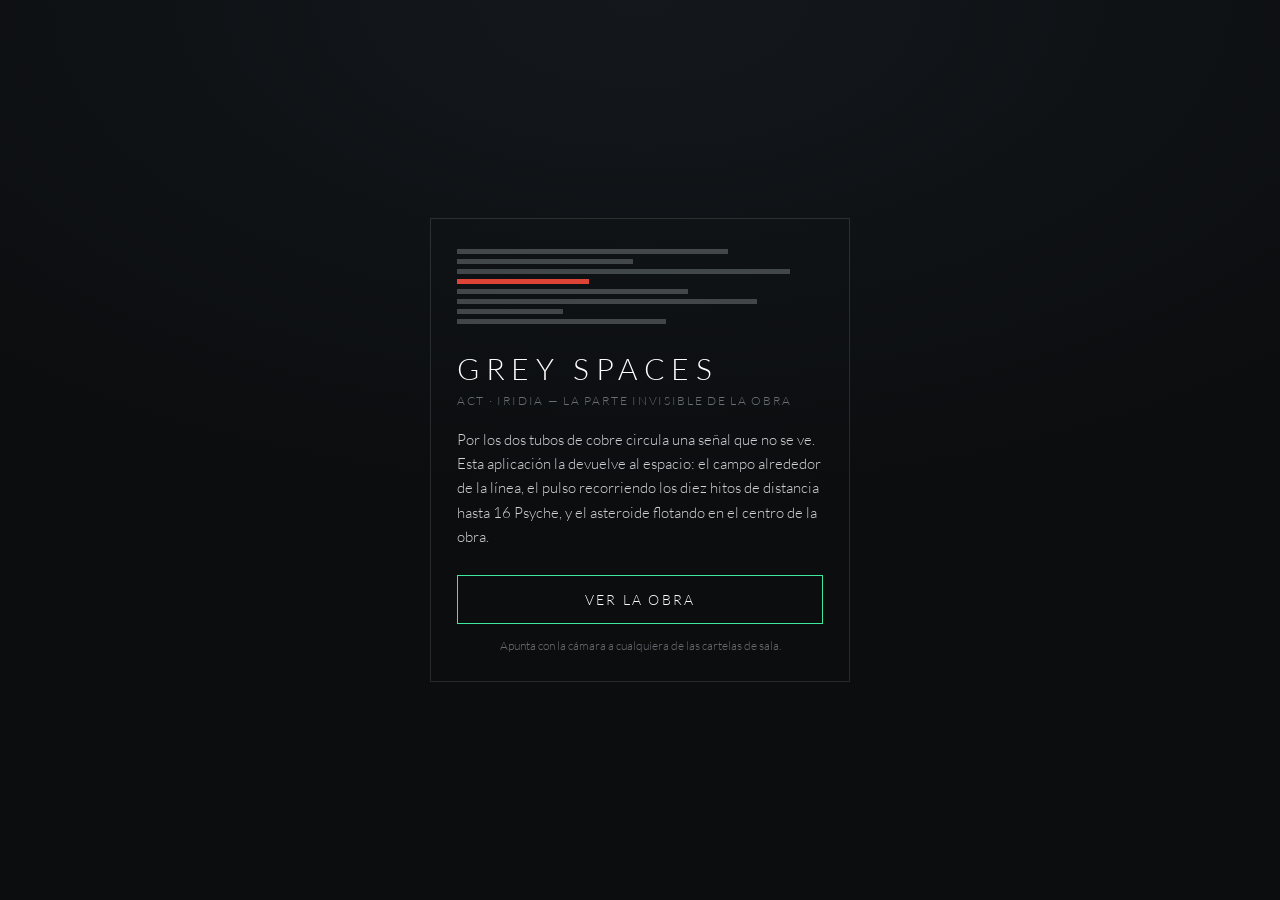
==== index.html @ e256d45c "GREY SPACES AR: capa de realidad aumentada de la instalacion" ====
<!doctype html>
<html lang="es">
<head>
<meta charset="utf-8">
<meta name="viewport" content="width=device-width, initial-scale=1, maximum-scale=1, viewport-fit=cover">
<meta name="theme-color" content="#0b0d0f">
<meta name="description" content="GREY SPACES — la radiofrecuencia y el asteroide 16 Psyche, superpuestos a la instalación.">
<title>GREY SPACES · AR</title>
<link rel="preload" href="css/fuentes/lato-latin-300-normal.woff2" as="font" type="font/woff2" crossorigin>
<link rel="stylesheet" href="css/app.css">
<script type="importmap">
{
  "imports": {
    "three": "./vendor/three/three.module.js",
    "three/addons/": "./vendor/three/addons/",
    "mindar-image-three": "./vendor/mindar/mindar-image-three.prod.js"
  }
}
</script>
</head>
<body>

<div id="ar"></div>

<!-- Portada ------------------------------------------------------------- -->
<section id="portada">
  <div class="marco">
    <div class="barras" aria-hidden="true">
      <i style="--w:74%"></i><i style="--w:48%"></i><i style="--w:91%"></i>
      <i style="--w:36%"></i><i style="--w:63%"></i><i style="--w:82%"></i>
      <i style="--w:29%"></i><i style="--w:57%"></i>
    </div>
    <h1 id="titulo">GREY SPACES</h1>
    <p id="subtitulo"></p>
    <p class="cuerpo">
      Por los dos tubos de cobre circula una señal que no se ve. Esta aplicación
      la devuelve al espacio: el campo alrededor de la línea, el pulso recorriendo
      los diez hitos de distancia hasta 16 Psyche, y el asteroide flotando en el
      centro de la obra.
    </p>
    <button id="btn-entrar">Ver la obra</button>
    <p class="pista">Apunta con la cámara a cualquiera de las cartelas de sala.</p>
    <p id="error"></p>
  </div>
</section>

<!-- Superposición ------------------------------------------------------- -->
<div id="estado" class="estado buscando">
  <span class="punto"></span><span id="estado-texto">Buscando</span>
</div>

<button id="btn-capas" aria-label="Capas">capas</button>
<div id="capas"></div>

<div id="pie">
  <span id="pie-frec"></span>
  <strong id="pie-dato"></strong>
</div>

<div id="aviso"></div>

<!-- Calibración --------------------------------------------------------- -->
<div id="calibrar">
  <header>
    <strong>Calibración de marcadores</strong>
    <button id="cal-cerrar" aria-label="Cerrar">cerrar</button>
  </header>
  <select id="cal-marcador"></select>
  <div id="cal-campos"></div>
  <p class="cal-nota">
    Enciende la capa <em>Guía de encaje</em> y mueve los valores hasta que el
    alambre se pegue a los tubos reales. Luego copia y pega en js/config.js.
  </p>
  <button id="cal-copiar">Copiar calibración</button>
</div>

<script type="module" src="js/main.js"></script>
</body>
</html>
---- css/app.css ----
/* Lato autoalojada: en sala no se puede depender de que haya red buena.
   Es la misma tipografía que llevan pegada los bloques de la instalación. */
@font-face {
  font-family: 'Lato'; font-style: normal; font-weight: 300; font-display: swap;
  src: url('fuentes/lato-latin-300-normal.woff2') format('woff2');
}
@font-face {
  font-family: 'Lato'; font-style: normal; font-weight: 400; font-display: swap;
  src: url('fuentes/lato-latin-400-normal.woff2') format('woff2');
}

/* GREY SPACES · AR — superposición
   Gris de la pieza, cobre de los tubos, frío de la señal. */

:root {
  --fondo: #0b0d0f;
  --gris: #babfc4;
  --gris-tenue: rgba(186, 191, 196, 0.55);
  --cobre: #d08b4f;
  --campo: #3de8a0;   /* el verde de IRIDIA */
  --claiming: #ff4d3d;
  --linea: rgba(186, 191, 196, 0.16);
  --safe-b: env(safe-area-inset-bottom, 0px);
  --safe-t: env(safe-area-inset-top, 0px);
}

* { box-sizing: border-box; }

html, body {
  margin: 0; padding: 0; height: 100%;
  background: var(--fondo);
  color: var(--gris);
  font-family: Lato, "Helvetica Neue", Arial, sans-serif;
  font-weight: 300;
  -webkit-font-smoothing: antialiased;
  overscroll-behavior: none;
  touch-action: manipulation;
}

#ar {
  position: fixed; inset: 0;
  width: 100%; height: 100%;
  overflow: hidden;
}
#ar video, #ar canvas { object-fit: cover; }

/* ---------- Portada ---------- */
#portada {
  position: fixed; inset: 0; z-index: 40;
  display: grid; place-items: center;
  padding: calc(24px + var(--safe-t)) 24px calc(24px + var(--safe-b));
  background:
    radial-gradient(120% 90% at 50% 0%, #14181c 0%, var(--fondo) 62%);
  transition: opacity .55s ease, visibility .55s;
}
#portada.fuera { opacity: 0; visibility: hidden; pointer-events: none; }

.marco {
  width: 100%; max-width: 420px;
  border: 1px solid var(--linea);
  padding: 30px 26px 28px;
}

/* Las barras del Tratado, sin letras. */
.barras { display: grid; gap: 5px; margin-bottom: 26px; }
.barras i {
  display: block; height: 5px; width: var(--w);
  background: var(--gris); opacity: .30;
}
.barras i:nth-child(4) { background: var(--claiming); opacity: .85; }

h1 {
  margin: 0 0 6px; font-size: 30px; font-weight: 300;
  letter-spacing: .22em; color: #fff;
}
#subtitulo {
  margin: 0 0 20px; font-size: 12px; letter-spacing: .14em;
  text-transform: uppercase; color: var(--gris-tenue);
}
.cuerpo { margin: 0 0 26px; font-size: 15px; line-height: 1.62; color: #cfd4d8; }

#btn-entrar {
  width: 100%; padding: 15px 18px;
  background: transparent; color: #fff;
  border: 1px solid var(--campo);
  font: inherit; font-size: 14px; letter-spacing: .16em; text-transform: uppercase;
  cursor: pointer; transition: background .2s ease, color .2s ease;
}
#btn-entrar:hover:not(:disabled) { background: var(--campo); color: #052014; }
#btn-entrar:disabled { opacity: .55; cursor: default; border-color: var(--linea); }

.pista { margin: 14px 0 0; font-size: 12px; color: var(--gris-tenue); text-align: center; }

#error {
  margin: 16px 0 0; font-size: 13px; line-height: 1.5;
  color: var(--claiming); display: none;
}
#error.visible { display: block; }

/* ---------- Estado del anclaje ---------- */
.estado {
  position: fixed; z-index: 20;
  top: calc(14px + var(--safe-t)); left: 14px;
  display: inline-flex; align-items: center; gap: 9px;
  padding: 9px 14px;
  background: rgba(8, 10, 12, .62);
  backdrop-filter: blur(9px); -webkit-backdrop-filter: blur(9px);
  border: 1px solid var(--linea);
  font-size: 12px; letter-spacing: .06em; color: #dfe3e6;
  transition: opacity .4s ease;
}
.estado .punto {
  width: 7px; height: 7px; border-radius: 50%;
  background: var(--gris-tenue);
  box-shadow: 0 0 0 0 currentColor;
}
.estado.buscando .punto { background: var(--gris-tenue); animation: latir 1.6s infinite; }
.estado.ok .punto { background: var(--campo); }
.estado.reten .punto { background: var(--cobre); animation: latir 1s infinite; }
@keyframes latir { 0%,100% { opacity: 1 } 50% { opacity: .25 } }

/* ---------- Capas ---------- */
#btn-capas {
  position: fixed; z-index: 20;
  top: calc(14px + var(--safe-t)); right: 14px;
  padding: 9px 14px;
  background: rgba(8, 10, 12, .62);
  backdrop-filter: blur(9px); -webkit-backdrop-filter: blur(9px);
  border: 1px solid var(--linea); color: #dfe3e6;
  font: inherit; font-size: 12px; letter-spacing: .1em; cursor: pointer;
}
#capas {
  position: fixed; z-index: 20;
  top: calc(56px + var(--safe-t)); right: 14px;
  display: grid; gap: 1px;
  opacity: 0; visibility: hidden; transform: translateY(-6px);
  transition: opacity .25s ease, transform .25s ease, visibility .25s;
}
#capas.abierto { opacity: 1; visibility: visible; transform: none; }
.capa {
  padding: 9px 14px; min-width: 168px; text-align: left;
  background: rgba(8, 10, 12, .72);
  backdrop-filter: blur(9px); -webkit-backdrop-filter: blur(9px);
  border: 1px solid var(--linea); border-bottom: 0;
  color: var(--gris-tenue); font: inherit; font-size: 12px; letter-spacing: .05em;
  cursor: pointer;
}
#capas .capa:last-child { border-bottom: 1px solid var(--linea); }
.capa.on { color: #fff; box-shadow: inset 2px 0 0 var(--campo); }

/* ---------- Pie ---------- */
#pie {
  position: fixed; z-index: 20;
  left: 0; right: 0; bottom: calc(14px + var(--safe-b));
  display: grid; justify-items: center; gap: 3px;
  padding: 0 16px; pointer-events: none;
  opacity: 0; transition: opacity .35s ease;
}
#pie.visible { opacity: 1; }
#pie-frec { font-size: 11px; letter-spacing: .18em; color: var(--gris-tenue); text-transform: uppercase; }
#pie-dato {
  font-weight: 300; font-size: 17px; letter-spacing: .04em; color: #fff;
  text-shadow: 0 1px 14px rgba(0, 0, 0, .75);
}

/* ---------- Aviso ---------- */
#aviso {
  position: fixed; z-index: 30;
  left: 50%; bottom: calc(78px + var(--safe-b));
  transform: translate(-50%, 8px);
  padding: 11px 18px; max-width: 88vw;
  background: rgba(8, 10, 12, .86);
  border: 1px solid var(--linea);
  font-size: 13px; color: #e7eaec; text-align: center;
  opacity: 0; visibility: hidden;
  transition: opacity .3s ease, transform .3s ease, visibility .3s;
}
#aviso.visible { opacity: 1; visibility: visible; transform: translate(-50%, 0); }

/* ---------- Calibración ---------- */
#calibrar {
  position: fixed; z-index: 35;
  left: 0; right: 0; bottom: 0;
  max-height: 74vh; overflow: auto;
  padding: 16px 16px calc(20px + var(--safe-b));
  background: rgba(8, 10, 12, .93);
  backdrop-filter: blur(14px); -webkit-backdrop-filter: blur(14px);
  border-top: 1px solid var(--linea);
  transform: translateY(101%);
  transition: transform .35s cubic-bezier(.22, .8, .3, 1);
}
#calibrar.abierto { transform: none; }
#calibrar header {
  display: flex; justify-content: space-between; align-items: center;
  margin-bottom: 14px; font-size: 13px; letter-spacing: .1em; color: #fff;
}
#cal-cerrar {
  background: none; border: 1px solid var(--linea); color: var(--gris-tenue);
  font: inherit; font-size: 11px; padding: 5px 10px; cursor: pointer;
}
#cal-marcador {
  width: 100%; margin-bottom: 14px; padding: 10px;
  background: #12161a; color: #fff; border: 1px solid var(--linea);
  font: inherit; font-size: 13px;
}
.cal-fila {
  display: grid; grid-template-columns: 1fr auto; align-items: center;
  gap: 4px 10px; margin-bottom: 10px; font-size: 12px; color: var(--gris-tenue);
}
.cal-fila input { grid-column: 1 / -1; width: 100%; accent-color: var(--campo); }
.cal-fila output { font-variant-numeric: tabular-nums; color: #fff; }
.cal-nota { font-size: 11px; line-height: 1.5; color: var(--gris-tenue); margin: 4px 0 12px; }
.cal-nota em { color: var(--campo); font-style: normal; }
#cal-copiar {
  width: 100%; padding: 12px; background: transparent; color: #fff;
  border: 1px solid var(--campo); font: inherit; font-size: 12px;
  letter-spacing: .14em; text-transform: uppercase; cursor: pointer;
}

/* En previa no hace falta el indicador de anclaje. */
body.previa .estado { display: none; }

@media (prefers-reduced-motion: reduce) {
  * { animation-duration: .01ms !important; transition-duration: .01ms !important; }
}
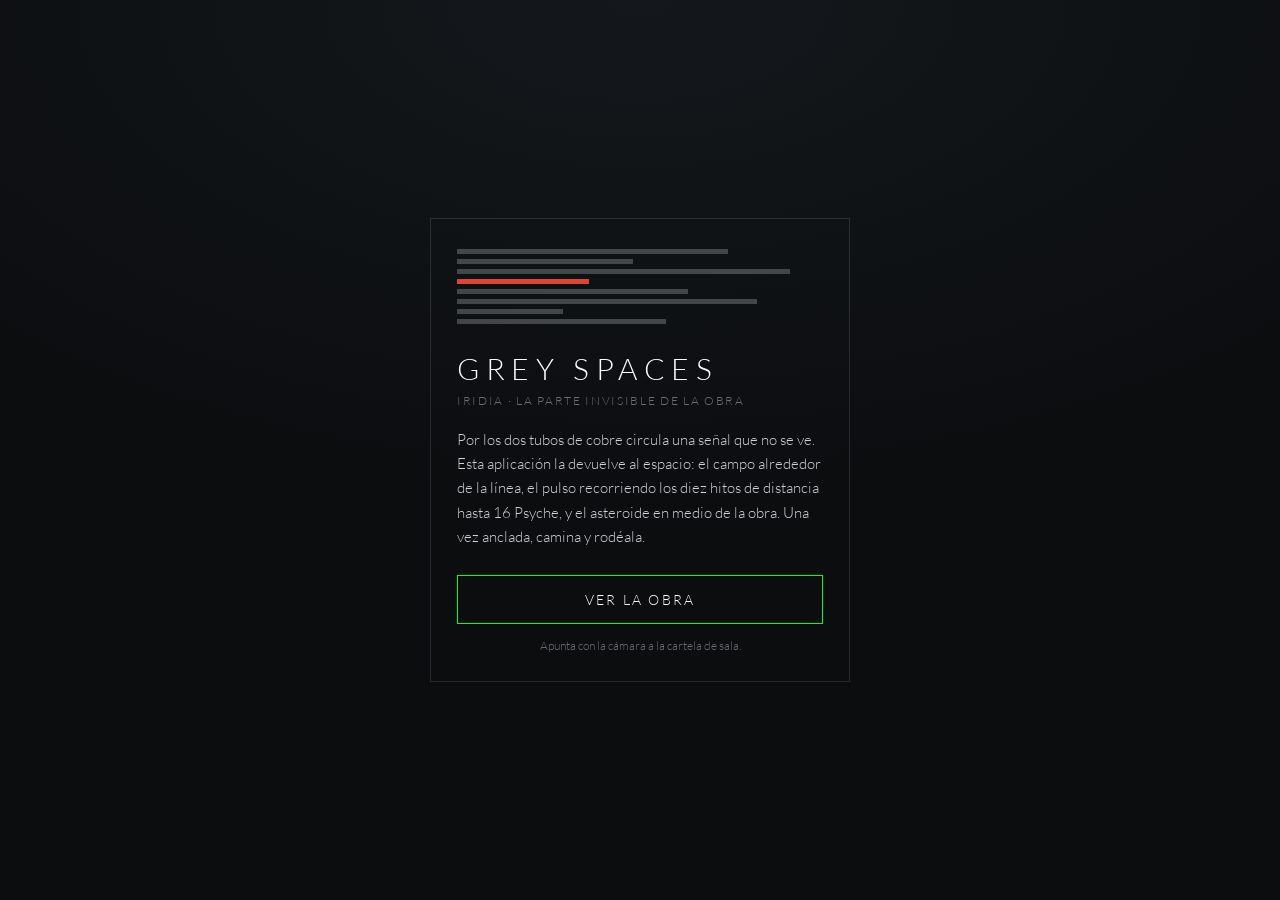
==== commit 8ffb62d7: "Verde corporativo y prueba de anchor." ====
--- a/index.html
+++ b/index.html
@@ -35,8 +35,8 @@
     <p class="cuerpo">
       Por los dos tubos de cobre circula una señal que no se ve. Esta aplicación
       la devuelve al espacio: el campo alrededor de la línea, el pulso recorriendo
-      los diez hitos de distancia hasta 16 Psyche, y el asteroide flotando en el
-      centro de la obra.
+      los diez hitos de distancia hasta 16 Psyche, y el asteroide en medio de la
+      obra. Una vez anclada, camina y rodéala.
     </p>
     <button id="btn-entrar">Ver la obra</button>
     <p class="pista">Apunta con la cámara a cualquiera de las cartelas de sala.</p>
@@ -50,6 +50,7 @@
 </div>
 
 <button id="btn-capas" aria-label="Capas">capas</button>
+<button id="btn-recolocar" aria-label="Recolocar la obra">recolocar</button>
 <div id="capas"></div>
 
 <div id="pie">
--- a/css/app.css
+++ b/css/app.css
@@ -17,7 +17,7 @@
   --gris: #babfc4;
   --gris-tenue: rgba(186, 191, 196, 0.55);
   --cobre: #d08b4f;
-  --campo: #3de8a0;   /* el verde de IRIDIA */
+  --campo: #00ff21;   /* el verde de IRIDIA */
   --claiming: #ff4d3d;
   --linea: rgba(186, 191, 196, 0.16);
   --safe-b: env(safe-area-inset-bottom, 0px);
@@ -118,6 +118,21 @@
 .estado.ok .punto { background: var(--campo); }
 .estado.reten .punto { background: var(--cobre); animation: latir 1s infinite; }
 @keyframes latir { 0%,100% { opacity: 1 } 50% { opacity: .25 } }
+
+/* ---------- Recolocar (solo modo libre) ---------- */
+#btn-recolocar {
+  position: fixed; z-index: 20; display: none;
+  left: 50%; transform: translateX(-50%);
+  bottom: calc(64px + var(--safe-b));
+  padding: 10px 16px;
+  background: rgba(8, 10, 12, .62);
+  backdrop-filter: blur(9px); -webkit-backdrop-filter: blur(9px);
+  border: 1px solid var(--linea); color: var(--gris-tenue);
+  font: inherit; font-size: 12px; letter-spacing: .12em; text-transform: uppercase;
+  cursor: pointer;
+}
+body.libre #btn-recolocar { display: block; }
+.estado.apunta .punto { background: var(--campo); animation: latir 1.1s infinite; }
 
 /* ---------- Capas ---------- */
 #btn-capas {
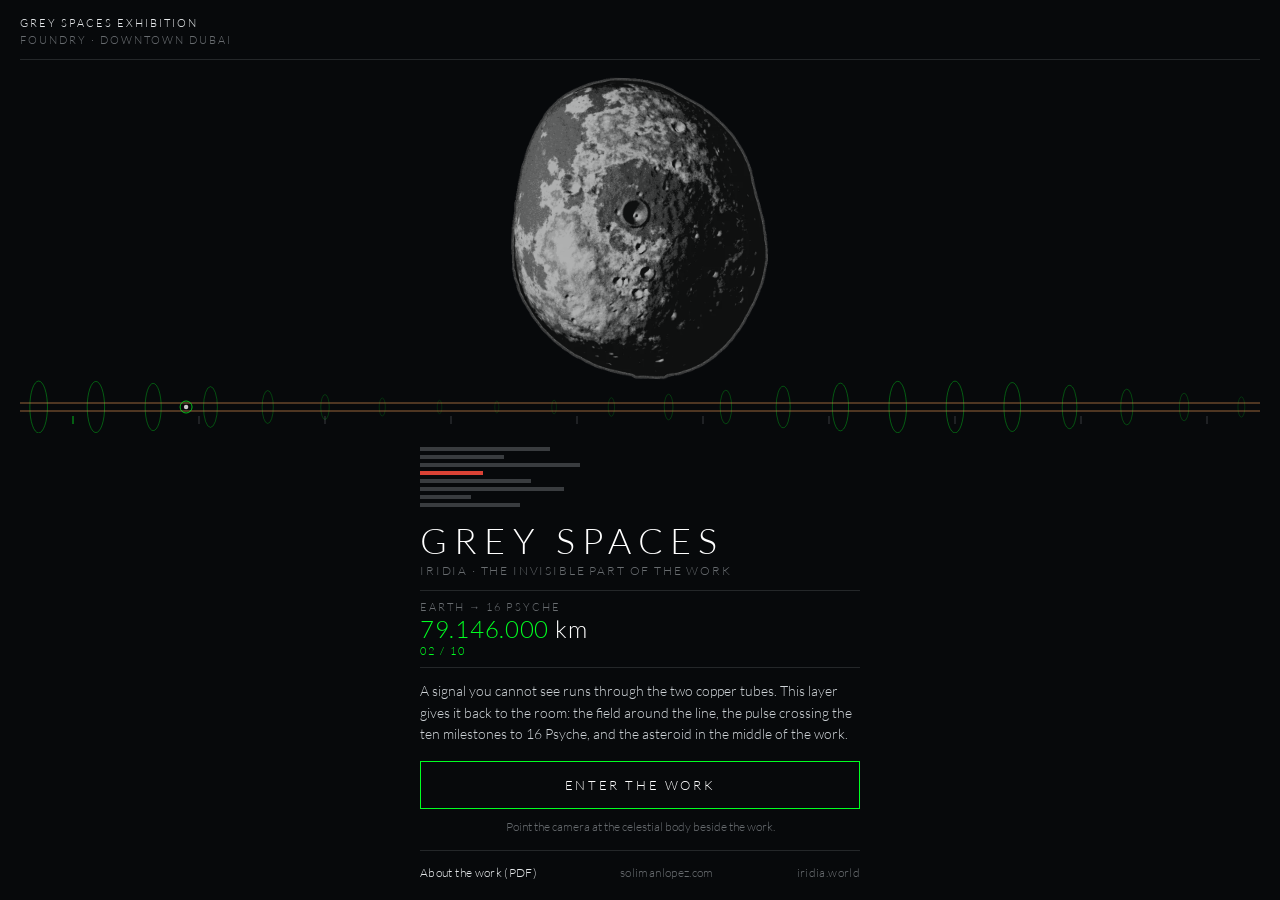
==== commit f06cd754: "Actualización interfaz Ingles" ====
--- a/index.html
+++ b/index.html
@@ -1,12 +1,13 @@
 <!doctype html>
-<html lang="es">
+<html lang="en">
 <head>
 <meta charset="utf-8">
 <meta name="viewport" content="width=device-width, initial-scale=1, maximum-scale=1, viewport-fit=cover">
-<meta name="theme-color" content="#0b0d0f">
-<meta name="description" content="GREY SPACES — la radiofrecuencia y el asteroide 16 Psyche, superpuestos a la instalación.">
+<meta name="theme-color" content="#07090b">
+<meta name="description" content="GREY SPACES — the radio-frequency field and asteroid 16 Psyche, overlaid on the installation. Grey Spaces Exhibition at Foundry Downtown Dubai.">
 <title>GREY SPACES · AR</title>
 <link rel="preload" href="css/fuentes/lato-latin-300-normal.woff2" as="font" type="font/woff2" crossorigin>
+<link rel="preload" href="img/psyche-mezzotint.webp" as="image">
 <link rel="stylesheet" href="css/app.css">
 <script type="importmap">
 {
@@ -22,35 +23,52 @@
 
 <div id="ar"></div>
 
-<!-- Portada ------------------------------------------------------------- -->
+<!-- Welcome ------------------------------------------------------------- -->
 <section id="portada">
+  <header class="cabecera">
+    <span class="kicker">Grey Spaces Exhibition</span>
+    <span class="lugar">Foundry · Downtown Dubai</span>
+  </header>
+
+  <canvas id="cielo" aria-hidden="true"></canvas>
+
   <div class="marco">
     <div class="barras" aria-hidden="true">
       <i style="--w:74%"></i><i style="--w:48%"></i><i style="--w:91%"></i>
       <i style="--w:36%"></i><i style="--w:63%"></i><i style="--w:82%"></i>
       <i style="--w:29%"></i><i style="--w:57%"></i>
     </div>
+
     <h1 id="titulo">GREY SPACES</h1>
     <p id="subtitulo"></p>
+
+    <div class="lectura" aria-live="off">
+      <span class="lectura-eti">Earth → 16 Psyche</span>
+      <span class="lectura-num"><strong id="contador">39.573.000</strong> km</span>
+      <span class="lectura-hito" id="contador-hito">01 / 10</span>
+    </div>
+
     <p class="cuerpo">
-      Por los dos tubos de cobre circula una señal que no se ve. Esta aplicación
-      la devuelve al espacio: el campo alrededor de la línea, el pulso recorriendo
-      los diez hitos de distancia hasta 16 Psyche, y el asteroide en medio de la
-      obra. Una vez anclada, camina y rodéala.
+      A signal you cannot see runs through the two copper tubes. This layer
+      gives it back to the room: the field around the line, the pulse crossing
+      the ten milestones to 16 Psyche, and the asteroid in the middle of the work.
     </p>
-    <button id="btn-entrar">Ver la obra</button>
-    <p class="pista">Apunta con la cámara a cualquiera de las cartelas de sala.</p>
+
+    <button id="btn-entrar">Enter the work</button>
+    <p class="pista">Point the camera at the celestial body beside the work.</p>
     <p id="error"></p>
+
+    <nav class="enlaces" aria-label="Links"></nav>
   </div>
 </section>
 
-<!-- Superposición ------------------------------------------------------- -->
+<!-- Overlay -------------------------------------------------------------- -->
 <div id="estado" class="estado buscando">
-  <span class="punto"></span><span id="estado-texto">Buscando</span>
+  <span class="punto"></span><span id="estado-texto">Searching</span>
 </div>
 
-<button id="btn-capas" aria-label="Capas">capas</button>
-<button id="btn-recolocar" aria-label="Recolocar la obra">recolocar</button>
+<button id="btn-capas" aria-label="Layers">layers</button>
+<button id="btn-recolocar" aria-label="Place the work again">place again</button>
 <div id="capas"></div>
 
 <div id="pie">
@@ -58,21 +76,23 @@
   <strong id="pie-dato"></strong>
 </div>
 
+<nav class="enlaces enlaces-ar" aria-label="Links"></nav>
+
 <div id="aviso"></div>
 
-<!-- Calibración --------------------------------------------------------- -->
+<!-- Calibration ----------------------------------------------------------- -->
 <div id="calibrar">
   <header>
-    <strong>Calibración de marcadores</strong>
-    <button id="cal-cerrar" aria-label="Cerrar">cerrar</button>
+    <strong>Trigger calibration</strong>
+    <button id="cal-cerrar" aria-label="Close">close</button>
   </header>
   <select id="cal-marcador"></select>
   <div id="cal-campos"></div>
   <p class="cal-nota">
-    Enciende la capa <em>Guía de encaje</em> y mueve los valores hasta que el
-    alambre se pegue a los tubos reales. Luego copia y pega en js/config.js.
+    Turn on the <em>Alignment guide</em> layer and move the values until the
+    wireframe sits on the real tubes. Then copy and paste into js/config.js.
   </p>
-  <button id="cal-copiar">Copiar calibración</button>
+  <button id="cal-copiar">Copy calibration</button>
 </div>
 
 <script type="module" src="js/main.js"></script>
--- a/css/app.css
+++ b/css/app.css
@@ -44,58 +44,105 @@
 }
 #ar video, #ar canvas { object-fit: cover; }
 
-/* ---------- Portada ---------- */
+/* ---------- Portada ----------
+   Una cartela: cabecera, imagen, texto. Sin brillos ni degradados; el único
+   movimiento es el de la señal. */
 #portada {
   position: fixed; inset: 0; z-index: 40;
-  display: grid; place-items: center;
-  padding: calc(24px + var(--safe-t)) 24px calc(24px + var(--safe-b));
-  background:
-    radial-gradient(120% 90% at 50% 0%, #14181c 0%, var(--fondo) 62%);
-  transition: opacity .55s ease, visibility .55s;
+  display: grid; grid-template-rows: auto 1fr auto;
+  padding: calc(16px + var(--safe-t)) 20px calc(16px + var(--safe-b));
+  background: #07090b;
+  overflow: hidden;
+  transition: opacity .6s ease, visibility .6s;
 }
 #portada.fuera { opacity: 0; visibility: hidden; pointer-events: none; }
-
-.marco {
-  width: 100%; max-width: 420px;
-  border: 1px solid var(--linea);
-  padding: 30px 26px 28px;
-}
+#cielo { display: block; width: 100%; height: 100%; min-height: 0; }
+
+.cabecera {
+  display: grid; gap: 3px;
+  padding-bottom: 12px; border-bottom: 1px solid var(--linea);
+  font-size: 11px; letter-spacing: .18em; text-transform: uppercase;
+  color: var(--gris-tenue);
+}
+.cabecera .kicker { color: #e6e9eb; }
+
+.marco { width: 100%; max-width: 440px; justify-self: center; animation: aparecer 1s .2s ease both; }
 
 /* Las barras del Tratado, sin letras. */
-.barras { display: grid; gap: 5px; margin-bottom: 26px; }
-.barras i {
-  display: block; height: 5px; width: var(--w);
-  background: var(--gris); opacity: .30;
-}
+.barras { display: grid; gap: 4px; margin: 14px 0 14px; width: 40%; }
+.barras i { display: block; height: 4px; width: var(--w); background: var(--gris); opacity: .28; }
 .barras i:nth-child(4) { background: var(--claiming); opacity: .85; }
 
 h1 {
-  margin: 0 0 6px; font-size: 30px; font-weight: 300;
-  letter-spacing: .22em; color: #fff;
+  margin: 0 0 2px; font-size: clamp(26px, 7.6vw, 36px); font-weight: 300;
+  letter-spacing: .2em; color: #fff; line-height: 1.1; white-space: nowrap;
 }
 #subtitulo {
-  margin: 0 0 20px; font-size: 12px; letter-spacing: .14em;
+  margin: 0 0 12px; font-size: 11.5px; letter-spacing: .16em;
   text-transform: uppercase; color: var(--gris-tenue);
 }
-.cuerpo { margin: 0 0 26px; font-size: 15px; line-height: 1.62; color: #cfd4d8; }
+
+.lectura {
+  display: grid; grid-template-columns: 1fr auto; gap: 0 12px; align-items: baseline;
+  padding: 9px 0; margin-bottom: 12px;
+  border-top: 1px solid var(--linea); border-bottom: 1px solid var(--linea);
+  font-variant-numeric: tabular-nums;
+}
+.lectura-eti { font-size: 11px; letter-spacing: .18em; text-transform: uppercase; color: var(--gris-tenue); }
+.lectura-hito { font-size: 11px; letter-spacing: .18em; color: var(--campo); }
+.lectura-num { grid-column: 1 / -1; font-size: 24px; letter-spacing: .03em; color: #fff; }
+.lectura-num strong { font-weight: 300; color: var(--campo); }
+
+.cuerpo { margin: 0 0 16px; font-size: 14px; line-height: 1.55; color: #cfd4d8; }
 
 #btn-entrar {
   width: 100%; padding: 15px 18px;
   background: transparent; color: #fff;
   border: 1px solid var(--campo);
-  font: inherit; font-size: 14px; letter-spacing: .16em; text-transform: uppercase;
+  font: inherit; font-size: 13px; letter-spacing: .2em; text-transform: uppercase;
   cursor: pointer; transition: background .2s ease, color .2s ease;
 }
-#btn-entrar:hover:not(:disabled) { background: var(--campo); color: #052014; }
+#btn-entrar:hover:not(:disabled), #btn-entrar:active:not(:disabled) { background: var(--campo); color: #041a08; }
 #btn-entrar:disabled { opacity: .55; cursor: default; border-color: var(--linea); }
 
-.pista { margin: 14px 0 0; font-size: 12px; color: var(--gris-tenue); text-align: center; }
-
-#error {
-  margin: 16px 0 0; font-size: 13px; line-height: 1.5;
-  color: var(--claiming); display: none;
-}
+.pista { margin: 10px 0 0; font-size: 12px; color: var(--gris-tenue); text-align: center; }
+
+#error { margin: 12px 0 0; font-size: 13px; line-height: 1.5; color: var(--claiming); display: none; }
 #error.visible { display: block; }
+
+@keyframes aparecer { from { opacity: 0; } to { opacity: 1; } }
+
+/* Móviles bajos (iPhone SE y similares): menos aire, el asteroide manda. */
+@media (max-height: 720px) {
+  .barras { display: none; }
+  .marco { margin-top: 12px; }
+  #subtitulo { margin-bottom: 8px; }
+  .lectura { padding: 6px 0; margin-bottom: 8px; }
+  .lectura-num { font-size: 20px; }
+  .cuerpo { font-size: 13px; line-height: 1.45; margin-bottom: 10px; }
+  #btn-entrar { padding: 12px 18px; }
+  .pista { margin-top: 6px; }
+  .enlaces { margin-top: 8px; padding-top: 6px; }
+}
+
+/* ---------- Enlaces permanentes ---------- */
+.enlaces {
+  display: flex; flex-wrap: wrap; justify-content: space-between; gap: 4px 10px;
+  margin-top: 16px; padding-top: 10px; border-top: 1px solid var(--linea);
+  font-size: 12px; letter-spacing: .03em;
+}
+.enlaces a { color: var(--gris-tenue); text-decoration: none; padding: 4px 0; }
+.enlaces a:hover, .enlaces a:focus-visible { color: #fff; }
+.enlaces a.pdf { color: #e6e9eb; }
+
+/* En la vista AR: barra fina abajo, siempre visible, sin tapar la cámara. */
+.enlaces-ar {
+  position: fixed; z-index: 20; left: 0; right: 0;
+  bottom: calc(4px + var(--safe-b));
+  margin: 0; padding: 6px 14px; border-top: 0; justify-content: center; gap: 4px 18px; font-size: 11px;
+}
+.enlaces-ar a { padding: 6px 2px; text-shadow: 0 1px 8px rgba(0, 0, 0, .9); }
+body.previa .enlaces-ar { display: none; }
 
 /* ---------- Estado del anclaje ---------- */
 .estado {
@@ -123,7 +170,7 @@
 #btn-recolocar {
   position: fixed; z-index: 20; display: none;
   left: 50%; transform: translateX(-50%);
-  bottom: calc(64px + var(--safe-b));
+  bottom: calc(92px + var(--safe-b));
   padding: 10px 16px;
   background: rgba(8, 10, 12, .62);
   backdrop-filter: blur(9px); -webkit-backdrop-filter: blur(9px);
@@ -166,7 +213,7 @@
 /* ---------- Pie ---------- */
 #pie {
   position: fixed; z-index: 20;
-  left: 0; right: 0; bottom: calc(14px + var(--safe-b));
+  left: 0; right: 0; bottom: calc(40px + var(--safe-b));
   display: grid; justify-items: center; gap: 3px;
   padding: 0 16px; pointer-events: none;
   opacity: 0; transition: opacity .35s ease;
@@ -181,7 +228,7 @@
 /* ---------- Aviso ---------- */
 #aviso {
   position: fixed; z-index: 30;
-  left: 50%; bottom: calc(78px + var(--safe-b));
+  left: 50%; bottom: calc(104px + var(--safe-b));
   transform: translate(-50%, 8px);
   padding: 11px 18px; max-width: 88vw;
   background: rgba(8, 10, 12, .86);
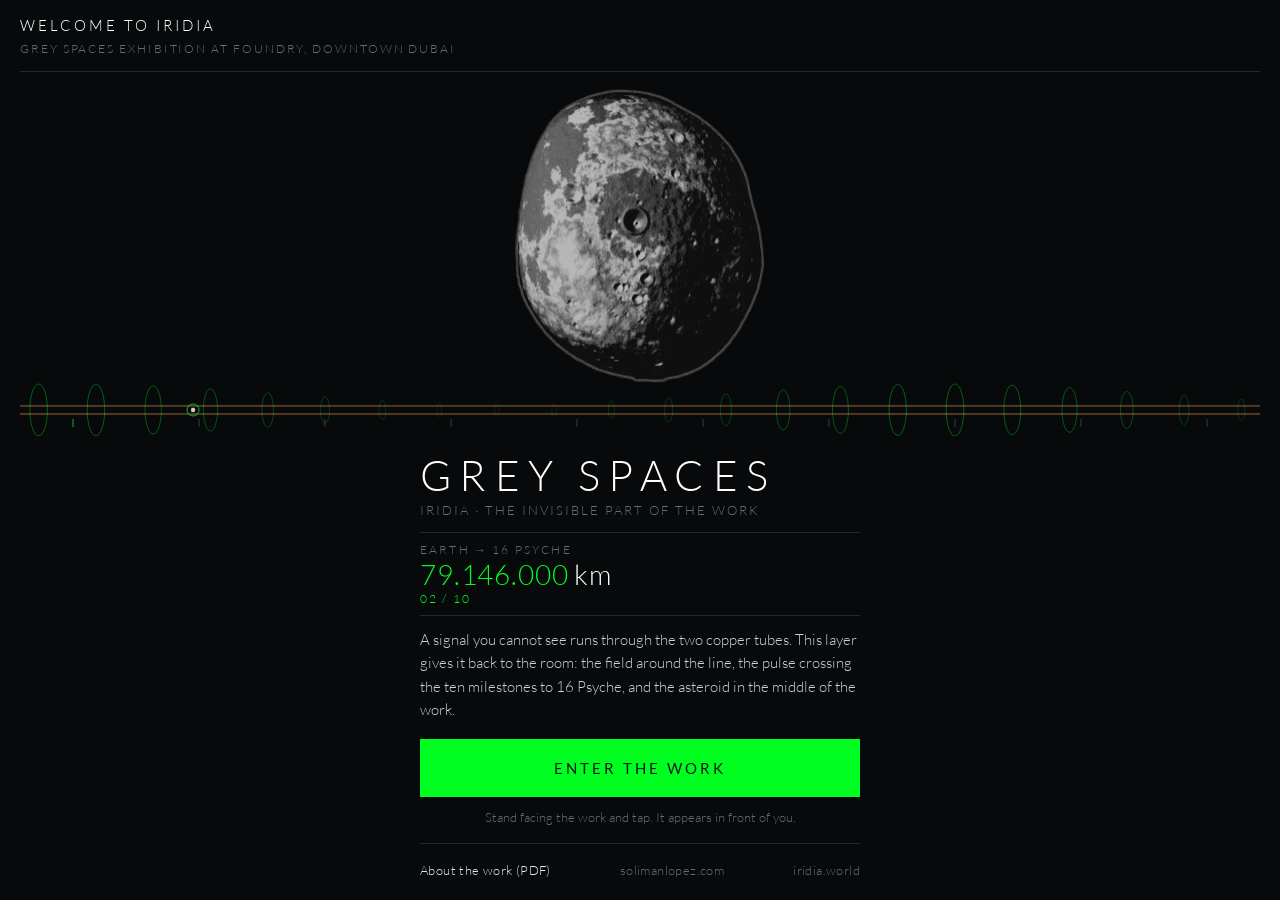
==== commit be42997c: "ACTIVADO QR DIRECTO" ====
--- a/index.html
+++ b/index.html
@@ -26,19 +26,13 @@
 <!-- Welcome ------------------------------------------------------------- -->
 <section id="portada">
   <header class="cabecera">
-    <span class="kicker">Grey Spaces Exhibition</span>
-    <span class="lugar">Foundry · Downtown Dubai</span>
+    <span class="kicker">Welcome to IRIDIA</span>
+    <span class="lugar">Grey Spaces Exhibition at Foundry, Downtown Dubai</span>
   </header>
 
   <canvas id="cielo" aria-hidden="true"></canvas>
 
   <div class="marco">
-    <div class="barras" aria-hidden="true">
-      <i style="--w:74%"></i><i style="--w:48%"></i><i style="--w:91%"></i>
-      <i style="--w:36%"></i><i style="--w:63%"></i><i style="--w:82%"></i>
-      <i style="--w:29%"></i><i style="--w:57%"></i>
-    </div>
-
     <h1 id="titulo">GREY SPACES</h1>
     <p id="subtitulo"></p>
 
@@ -55,28 +49,36 @@
     </p>
 
     <button id="btn-entrar">Enter the work</button>
-    <p class="pista">Point the camera at the celestial body beside the work.</p>
+    <p class="pista">Stand facing the work and tap. It appears in front of you.</p>
     <p id="error"></p>
 
     <nav class="enlaces" aria-label="Links"></nav>
   </div>
 </section>
 
-<!-- Overlay -------------------------------------------------------------- -->
+<!-- Overlay: a viewfinder. Status top-left, iridia.world top-centre, the
+     three calls to action pinned to the bottom edge, layers bottom-right. -->
+<div class="visor" aria-hidden="true"><i></i><i></i><i></i><i></i></div>
+
 <div id="estado" class="estado buscando">
   <span class="punto"></span><span id="estado-texto">Searching</span>
 </div>
 
-<button id="btn-capas" aria-label="Layers">layers</button>
-<button id="btn-recolocar" aria-label="Place the work again">place again</button>
-<div id="capas"></div>
+<a id="cta-iridia" class="cta cta-arriba" target="_blank" rel="noopener">iridia.world</a>
 
 <div id="pie">
   <span id="pie-frec"></span>
   <strong id="pie-dato"></strong>
+  <span id="pie-luz"></span>
 </div>
 
-<nav class="enlaces enlaces-ar" aria-label="Links"></nav>
+<nav class="borde-abajo" aria-label="Links">
+  <a id="cta-artista" class="cta" target="_blank" rel="noopener">Solimán López</a>
+  <a id="cta-pdf" class="cta cta-principal" target="_blank" rel="noopener">About the work · PDF</a>
+  <button id="btn-recolocar" class="cta" aria-label="Put the work in front of you again">Centre</button>
+  <button id="btn-capas" class="cta" aria-label="Layers">Layers</button>
+</nav>
+<div id="capas"></div>
 
 <div id="aviso"></div>
 
--- a/css/app.css
+++ b/css/app.css
@@ -59,26 +59,21 @@
 #cielo { display: block; width: 100%; height: 100%; min-height: 0; }
 
 .cabecera {
-  display: grid; gap: 3px;
-  padding-bottom: 12px; border-bottom: 1px solid var(--linea);
-  font-size: 11px; letter-spacing: .18em; text-transform: uppercase;
-  color: var(--gris-tenue);
-}
-.cabecera .kicker { color: #e6e9eb; }
+  display: grid; gap: 5px;
+  padding-bottom: 14px; border-bottom: 1px solid var(--linea);
+  font-size: 12px; letter-spacing: .16em; text-transform: uppercase;
+  color: var(--gris-tenue); line-height: 1.35;
+}
+.cabecera .kicker { color: #fff; font-size: 15px; letter-spacing: .2em; }
 
 .marco { width: 100%; max-width: 440px; justify-self: center; animation: aparecer 1s .2s ease both; }
 
-/* Las barras del Tratado, sin letras. */
-.barras { display: grid; gap: 4px; margin: 14px 0 14px; width: 40%; }
-.barras i { display: block; height: 4px; width: var(--w); background: var(--gris); opacity: .28; }
-.barras i:nth-child(4) { background: var(--claiming); opacity: .85; }
-
 h1 {
-  margin: 0 0 2px; font-size: clamp(26px, 7.6vw, 36px); font-weight: 300;
+  margin: 16px 0 4px; font-size: clamp(30px, 8.6vw, 42px); font-weight: 300;
   letter-spacing: .2em; color: #fff; line-height: 1.1; white-space: nowrap;
 }
 #subtitulo {
-  margin: 0 0 12px; font-size: 11.5px; letter-spacing: .16em;
+  margin: 0 0 14px; font-size: 12.5px; letter-spacing: .16em;
   text-transform: uppercase; color: var(--gris-tenue);
 }
 
@@ -88,24 +83,24 @@
   border-top: 1px solid var(--linea); border-bottom: 1px solid var(--linea);
   font-variant-numeric: tabular-nums;
 }
-.lectura-eti { font-size: 11px; letter-spacing: .18em; text-transform: uppercase; color: var(--gris-tenue); }
-.lectura-hito { font-size: 11px; letter-spacing: .18em; color: var(--campo); }
-.lectura-num { grid-column: 1 / -1; font-size: 24px; letter-spacing: .03em; color: #fff; }
+.lectura-eti { font-size: 12px; letter-spacing: .18em; text-transform: uppercase; color: var(--gris-tenue); }
+.lectura-hito { font-size: 12px; letter-spacing: .18em; color: var(--campo); }
+.lectura-num { grid-column: 1 / -1; font-size: 28px; letter-spacing: .03em; color: #fff; }
 .lectura-num strong { font-weight: 300; color: var(--campo); }
 
-.cuerpo { margin: 0 0 16px; font-size: 14px; line-height: 1.55; color: #cfd4d8; }
+.cuerpo { margin: 0 0 18px; font-size: 15px; line-height: 1.55; color: #cfd4d8; }
 
 #btn-entrar {
-  width: 100%; padding: 15px 18px;
-  background: transparent; color: #fff;
+  width: 100%; min-height: 58px; padding: 16px 18px;
+  background: var(--campo); color: #041a08;
   border: 1px solid var(--campo);
-  font: inherit; font-size: 13px; letter-spacing: .2em; text-transform: uppercase;
+  font: inherit; font-size: 15px; font-weight: 400; letter-spacing: .2em; text-transform: uppercase;
   cursor: pointer; transition: background .2s ease, color .2s ease;
 }
-#btn-entrar:hover:not(:disabled), #btn-entrar:active:not(:disabled) { background: var(--campo); color: #041a08; }
-#btn-entrar:disabled { opacity: .55; cursor: default; border-color: var(--linea); }
-
-.pista { margin: 10px 0 0; font-size: 12px; color: var(--gris-tenue); text-align: center; }
+#btn-entrar:active:not(:disabled) { background: #fff; border-color: #fff; }
+#btn-entrar:disabled { background: transparent; color: var(--gris-tenue); border-color: var(--linea); cursor: default; }
+
+.pista { margin: 12px 0 0; font-size: 13px; color: var(--gris-tenue); text-align: center; }
 
 #error { margin: 12px 0 0; font-size: 13px; line-height: 1.5; color: var(--claiming); display: none; }
 #error.visible { display: block; }
@@ -114,8 +109,8 @@
 
 /* Móviles bajos (iPhone SE y similares): menos aire, el asteroide manda. */
 @media (max-height: 720px) {
-  .barras { display: none; }
-  .marco { margin-top: 12px; }
+  .marco { margin-top: 8px; }
+  h1 { margin-top: 8px; }
   #subtitulo { margin-bottom: 8px; }
   .lectura { padding: 6px 0; margin-bottom: 8px; }
   .lectura-num { font-size: 20px; }
@@ -128,112 +123,144 @@
 /* ---------- Enlaces permanentes ---------- */
 .enlaces {
   display: flex; flex-wrap: wrap; justify-content: space-between; gap: 4px 10px;
-  margin-top: 16px; padding-top: 10px; border-top: 1px solid var(--linea);
-  font-size: 12px; letter-spacing: .03em;
-}
-.enlaces a { color: var(--gris-tenue); text-decoration: none; padding: 4px 0; }
+  margin-top: 18px; padding-top: 12px; border-top: 1px solid var(--linea);
+  font-size: 13px; letter-spacing: .03em;
+}
+.enlaces a { color: var(--gris-tenue); text-decoration: none; padding: 6px 0; }
 .enlaces a:hover, .enlaces a:focus-visible { color: #fff; }
 .enlaces a.pdf { color: #e6e9eb; }
 
-/* En la vista AR: barra fina abajo, siempre visible, sin tapar la cámara. */
-.enlaces-ar {
-  position: fixed; z-index: 20; left: 0; right: 0;
-  bottom: calc(4px + var(--safe-b));
-  margin: 0; padding: 6px 14px; border-top: 0; justify-content: center; gap: 4px 18px; font-size: 11px;
-}
-.enlaces-ar a { padding: 6px 2px; text-shadow: 0 1px 8px rgba(0, 0, 0, .9); }
-body.previa .enlaces-ar { display: none; }
+
+/* ---------- El visor ----------
+   La vista AR es un visor de cámara: cuatro esquinas finas, el estado arriba
+   a la izquierda, iridia.world arriba en el centro, y abajo, pegados al
+   borde, los tres botones: el artista a la izquierda, el PDF en el centro
+   (el principal, en el verde), las capas a la derecha. Todo grande: se usa
+   de pie, con el brazo estirado. */
+.visor { position: fixed; inset: 0; z-index: 15; pointer-events: none; }
+.visor i {
+  position: absolute; width: 22px; height: 22px;
+  border: 1px solid rgba(230, 233, 235, .55);
+}
+.visor i:nth-child(1) { top: calc(14px + var(--safe-t)); left: 14px; border-right: 0; border-bottom: 0; }
+.visor i:nth-child(2) { top: calc(14px + var(--safe-t)); right: 14px; border-left: 0; border-bottom: 0; }
+.visor i:nth-child(3) { bottom: calc(14px + var(--safe-b)); left: 14px; border-right: 0; border-top: 0; }
+.visor i:nth-child(4) { bottom: calc(14px + var(--safe-b)); right: 14px; border-left: 0; border-top: 0; }
+
+/* Botón del visor: rectángulo, borde fino, sin sombras ni esquinas. */
+.cta {
+  display: inline-flex; align-items: center; justify-content: center;
+  min-height: 48px; padding: 12px 18px;
+  background: rgba(8, 10, 12, .74);
+  backdrop-filter: blur(10px); -webkit-backdrop-filter: blur(10px);
+  border: 1px solid rgba(230, 233, 235, .38); color: #fff;
+  font: inherit; font-size: 13px; letter-spacing: .16em; text-transform: uppercase;
+  text-decoration: none; cursor: pointer; white-space: nowrap;
+  -webkit-tap-highlight-color: transparent;
+}
+.cta:active { background: rgba(230, 233, 235, .92); color: #07090b; }
+.cta-principal { background: var(--campo); border-color: var(--campo); color: #041a08; font-weight: 400; }
+.cta-principal:active { background: #fff; border-color: #fff; }
+.cta-arriba {
+  position: fixed; z-index: 20; top: calc(22px + var(--safe-t)); left: 50%; transform: translateX(-50%);
+}
+
+.borde-abajo {
+  position: fixed; z-index: 20; left: 22px; right: 22px;
+  bottom: calc(22px + var(--safe-b));
+  display: grid; grid-template-columns: auto 1fr auto; gap: 8px; align-items: stretch;
+}
+/* El PDF, el principal, ocupa todo el ancho justo encima del borde; en el
+   borde mismo, el artista a la izquierda, "Centre" en medio (vuelve a poner
+   la obra delante) y las capas a la derecha. */
+.borde-abajo .cta-principal { grid-column: 1 / -1; grid-row: 1; }
+#cta-artista { grid-row: 2; grid-column: 1; }
+#btn-recolocar { grid-row: 2; grid-column: 2; justify-self: center; }
+#btn-capas { grid-row: 2; grid-column: 3; }
+@media (max-width: 400px) {
+  .cta { font-size: 12px; letter-spacing: .12em; padding: 12px 14px; }
+}
 
 /* ---------- Estado del anclaje ---------- */
 .estado {
   position: fixed; z-index: 20;
-  top: calc(14px + var(--safe-t)); left: 14px;
-  display: inline-flex; align-items: center; gap: 9px;
-  padding: 9px 14px;
-  background: rgba(8, 10, 12, .62);
-  backdrop-filter: blur(9px); -webkit-backdrop-filter: blur(9px);
-  border: 1px solid var(--linea);
-  font-size: 12px; letter-spacing: .06em; color: #dfe3e6;
+  top: calc(22px + var(--safe-t)); left: 22px;
+  display: inline-flex; align-items: center; gap: 10px;
+  min-height: 48px; padding: 12px 16px;
+  background: rgba(8, 10, 12, .74);
+  backdrop-filter: blur(10px); -webkit-backdrop-filter: blur(10px);
+  border: 1px solid rgba(230, 233, 235, .38);
+  font-size: 13px; letter-spacing: .08em; color: #fff;
   transition: opacity .4s ease;
 }
 .estado .punto {
-  width: 7px; height: 7px; border-radius: 50%;
+  width: 9px; height: 9px; border-radius: 50%;
   background: var(--gris-tenue);
-  box-shadow: 0 0 0 0 currentColor;
 }
 .estado.buscando .punto { background: var(--gris-tenue); animation: latir 1.6s infinite; }
 .estado.ok .punto { background: var(--campo); }
 .estado.reten .punto { background: var(--cobre); animation: latir 1s infinite; }
+.estado.apunta .punto { background: var(--campo); animation: latir 1.1s infinite; }
 @keyframes latir { 0%,100% { opacity: 1 } 50% { opacity: .25 } }
 
-/* ---------- Recolocar (solo modo libre) ---------- */
-#btn-recolocar {
-  position: fixed; z-index: 20; display: none;
-  left: 50%; transform: translateX(-50%);
-  bottom: calc(92px + var(--safe-b));
-  padding: 10px 16px;
-  background: rgba(8, 10, 12, .62);
-  backdrop-filter: blur(9px); -webkit-backdrop-filter: blur(9px);
-  border: 1px solid var(--linea); color: var(--gris-tenue);
-  font: inherit; font-size: 12px; letter-spacing: .12em; text-transform: uppercase;
-  cursor: pointer;
-}
-body.libre #btn-recolocar { display: block; }
-.estado.apunta .punto { background: var(--campo); animation: latir 1.1s infinite; }
+/* En pantallas estrechas el estado y iridia.world se pisan: iridia.world baja
+   a la derecha del estado, alineado al borde. */
+@media (max-width: 430px) {
+  .cta-arriba { left: auto; right: 22px; transform: none; }
+}
+
+/* ---------- Centre (modos libre y giro) ---------- */
+#btn-recolocar { visibility: hidden; }
+body.libre #btn-recolocar, body.giro #btn-recolocar { visibility: visible; }
 
 /* ---------- Capas ---------- */
-#btn-capas {
-  position: fixed; z-index: 20;
-  top: calc(14px + var(--safe-t)); right: 14px;
-  padding: 9px 14px;
-  background: rgba(8, 10, 12, .62);
-  backdrop-filter: blur(9px); -webkit-backdrop-filter: blur(9px);
-  border: 1px solid var(--linea); color: #dfe3e6;
-  font: inherit; font-size: 12px; letter-spacing: .1em; cursor: pointer;
-}
 #capas {
-  position: fixed; z-index: 20;
-  top: calc(56px + var(--safe-t)); right: 14px;
+  position: fixed; z-index: 21;
+  right: 22px; bottom: calc(136px + var(--safe-b));
   display: grid; gap: 1px;
-  opacity: 0; visibility: hidden; transform: translateY(-6px);
+  opacity: 0; visibility: hidden; transform: translateY(6px);
   transition: opacity .25s ease, transform .25s ease, visibility .25s;
 }
 #capas.abierto { opacity: 1; visibility: visible; transform: none; }
 .capa {
-  padding: 9px 14px; min-width: 168px; text-align: left;
-  background: rgba(8, 10, 12, .72);
-  backdrop-filter: blur(9px); -webkit-backdrop-filter: blur(9px);
-  border: 1px solid var(--linea); border-bottom: 0;
-  color: var(--gris-tenue); font: inherit; font-size: 12px; letter-spacing: .05em;
+  min-height: 44px; padding: 10px 16px; min-width: 200px; text-align: left;
+  background: rgba(8, 10, 12, .84);
+  backdrop-filter: blur(10px); -webkit-backdrop-filter: blur(10px);
+  border: 1px solid rgba(230, 233, 235, .38); border-bottom: 0;
+  color: var(--gris-tenue); font: inherit; font-size: 13px; letter-spacing: .06em;
   cursor: pointer;
 }
-#capas .capa:last-child { border-bottom: 1px solid var(--linea); }
-.capa.on { color: #fff; box-shadow: inset 2px 0 0 var(--campo); }
-
-/* ---------- Pie ---------- */
+#capas .capa:last-child { border-bottom: 1px solid rgba(230, 233, 235, .38); }
+.capa.on { color: #fff; box-shadow: inset 3px 0 0 var(--campo); }
+
+/* ---------- Pie: el dato del hito ---------- */
 #pie {
   position: fixed; z-index: 20;
-  left: 0; right: 0; bottom: calc(40px + var(--safe-b));
+  left: 50%; transform: translateX(-50%); bottom: calc(142px + var(--safe-b));
   display: grid; justify-items: center; gap: 3px;
-  padding: 0 16px; pointer-events: none;
+  padding: 10px 18px; pointer-events: none;
+  background: rgba(8, 10, 12, .74);
+  backdrop-filter: blur(10px); -webkit-backdrop-filter: blur(10px);
+  border: 1px solid rgba(230, 233, 235, .38);
   opacity: 0; transition: opacity .35s ease;
 }
 #pie.visible { opacity: 1; }
-#pie-frec { font-size: 11px; letter-spacing: .18em; color: var(--gris-tenue); text-transform: uppercase; }
+#pie-frec { font-size: 12px; letter-spacing: .18em; color: #dfe3e6; text-transform: uppercase; text-shadow: 0 1px 10px rgba(0, 0, 0, .9); }
 #pie-dato {
-  font-weight: 300; font-size: 17px; letter-spacing: .04em; color: #fff;
-  text-shadow: 0 1px 14px rgba(0, 0, 0, .75);
-}
+  font-weight: 300; font-size: 24px; letter-spacing: .04em; color: #fff;
+  text-shadow: 0 1px 14px rgba(0, 0, 0, .9); white-space: nowrap;
+}
+#pie-luz { font-size: 13px; letter-spacing: .08em; color: var(--campo); text-shadow: 0 1px 10px rgba(0, 0, 0, .9); }
 
 /* ---------- Aviso ---------- */
 #aviso {
   position: fixed; z-index: 30;
-  left: 50%; bottom: calc(104px + var(--safe-b));
+  left: 50%; bottom: calc(210px + var(--safe-b));
   transform: translate(-50%, 8px);
-  padding: 11px 18px; max-width: 88vw;
+  padding: 13px 20px; max-width: 88vw;
   background: rgba(8, 10, 12, .86);
   border: 1px solid var(--linea);
-  font-size: 13px; color: #e7eaec; text-align: center;
+  font-size: 15px; color: #e7eaec; text-align: center;
   opacity: 0; visibility: hidden;
   transition: opacity .3s ease, transform .3s ease, visibility .3s;
 }
@@ -280,7 +307,8 @@
 }
 
 /* En previa no hace falta el indicador de anclaje. */
-body.previa .estado { display: none; }
+body.previa .estado, body.previa .visor, body.previa .cta-arriba, body.previa #cta-artista, body.previa #cta-pdf { display: none; }
+
 
 @media (prefers-reduced-motion: reduce) {
   * { animation-duration: .01ms !important; transition-duration: .01ms !important; }
